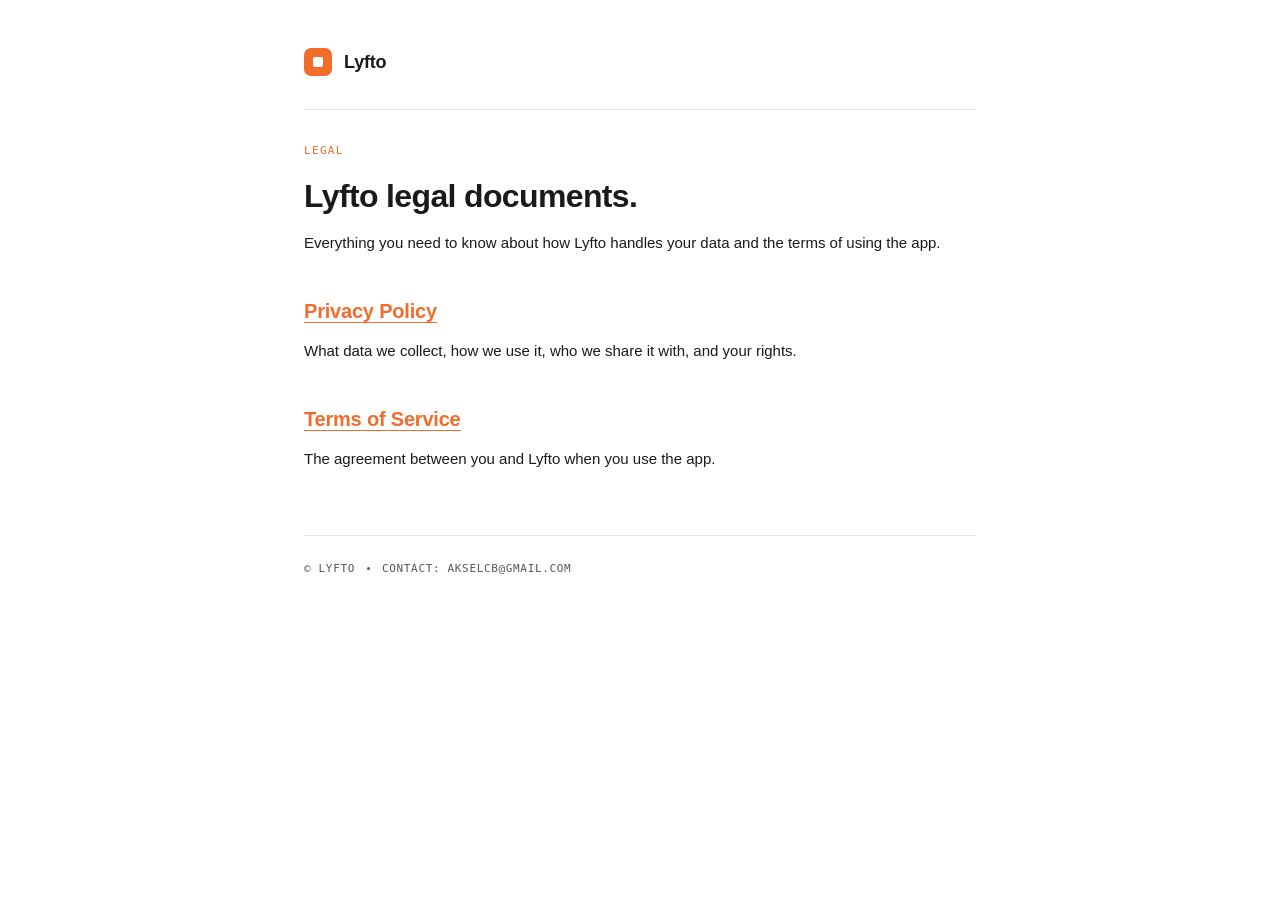
==== index.html @ 72c48d80 "Initial: Privacy Policy + Terms of Service" ====
<!doctype html>
<html lang="en">
<head>
<meta charset="utf-8" />
<meta name="viewport" content="width=device-width, initial-scale=1" />
<title>Lyfto — Legal</title>
<link rel="stylesheet" href="style.css" />
</head>
<body>
<main>
  <header>
    <div class="brand-mark"></div>
    <span class="brand-name">Lyfto</span>
  </header>

  <div class="eyebrow">Legal</div>
  <h1>Lyfto legal documents.</h1>
  <p>Everything you need to know about how Lyfto handles your data and the terms of using the app.</p>

  <h2><a href="privacy.html">Privacy Policy</a></h2>
  <p>What data we collect, how we use it, who we share it with, and your rights.</p>

  <h2><a href="terms.html">Terms of Service</a></h2>
  <p>The agreement between you and Lyfto when you use the app.</p>

  <footer>
    <span>© Lyfto</span>
    <span class="dot"></span>
    <span>Contact: akselcb@gmail.com</span>
  </footer>
</main>
</body>
</html>
---- style.css ----
:root {
  --bg: #ffffff;
  --bg-alt: #fafafa;
  --text: #1a1a1a;
  --text-muted: #555;
  --border: #e5e5e5;
  --accent: #f26c2c;
  --mono: ui-monospace, SFMono-Regular, Menlo, Consolas, monospace;
  --sans: -apple-system, BlinkMacSystemFont, "Segoe UI", Helvetica, Arial, sans-serif;
}

@media (prefers-color-scheme: dark) {
  :root {
    --bg: #0a0a0a;
    --bg-alt: #111;
    --text: #f5f5f5;
    --text-muted: #aaa;
    --border: rgba(255,255,255,0.1);
  }
}

* { box-sizing: border-box; }

html, body {
  margin: 0;
  padding: 0;
  background: var(--bg);
  color: var(--text);
  font-family: var(--sans);
  -webkit-font-smoothing: antialiased;
  line-height: 1.6;
}

main {
  max-width: 720px;
  margin: 0 auto;
  padding: 48px 24px 96px;
}

header {
  display: flex;
  align-items: center;
  gap: 12px;
  padding-bottom: 32px;
  border-bottom: 1px solid var(--border);
  margin-bottom: 32px;
}

.brand-mark {
  width: 28px;
  height: 28px;
  border-radius: 7px;
  background: var(--accent);
  display: grid;
  place-items: center;
}

.brand-mark::before {
  content: "";
  width: 10px;
  height: 10px;
  background: var(--bg);
  border-radius: 2px;
}

.brand-name {
  font-weight: 600;
  font-size: 18px;
  letter-spacing: -0.01em;
}

nav {
  margin-left: auto;
  display: flex;
  gap: 16px;
  font-size: 14px;
}

nav a {
  color: var(--text-muted);
  text-decoration: none;
}

nav a:hover, nav a.active { color: var(--accent); }

h1 {
  font-size: 32px;
  font-weight: 700;
  letter-spacing: -0.02em;
  margin: 0 0 8px;
}

.eyebrow {
  font-family: var(--mono);
  font-size: 11px;
  letter-spacing: 0.12em;
  text-transform: uppercase;
  color: var(--accent);
  margin-bottom: 12px;
}

.updated {
  font-family: var(--mono);
  font-size: 12px;
  color: var(--text-muted);
  margin-bottom: 32px;
}

h2 {
  font-size: 20px;
  font-weight: 600;
  margin: 40px 0 12px;
  letter-spacing: -0.01em;
}

h3 {
  font-size: 16px;
  font-weight: 600;
  margin: 24px 0 8px;
}

p, li {
  font-size: 15px;
  color: var(--text);
}

p { margin: 0 0 16px; }

ul, ol {
  padding-left: 24px;
  margin: 0 0 16px;
}

li { margin-bottom: 6px; }

a {
  color: var(--accent);
  text-decoration: none;
  border-bottom: 1px solid currentColor;
}

a:hover { opacity: 0.8; }

table {
  width: 100%;
  border-collapse: collapse;
  margin: 16px 0 24px;
  font-size: 14px;
}

th, td {
  padding: 10px 12px;
  text-align: left;
  border-bottom: 1px solid var(--border);
  vertical-align: top;
}

th {
  font-family: var(--mono);
  font-size: 11px;
  letter-spacing: 0.08em;
  text-transform: uppercase;
  color: var(--text-muted);
  font-weight: 500;
}

code, .mono {
  font-family: var(--mono);
  font-size: 13px;
  background: var(--bg-alt);
  padding: 2px 6px;
  border-radius: 4px;
  border: 1px solid var(--border);
}

footer {
  margin-top: 64px;
  padding-top: 24px;
  border-top: 1px solid var(--border);
  font-family: var(--mono);
  font-size: 11px;
  letter-spacing: 0.06em;
  text-transform: uppercase;
  color: var(--text-muted);
  display: flex;
  gap: 12px;
  align-items: center;
}

footer .dot {
  width: 3px;
  height: 3px;
  border-radius: 50%;
  background: var(--text-muted);
}
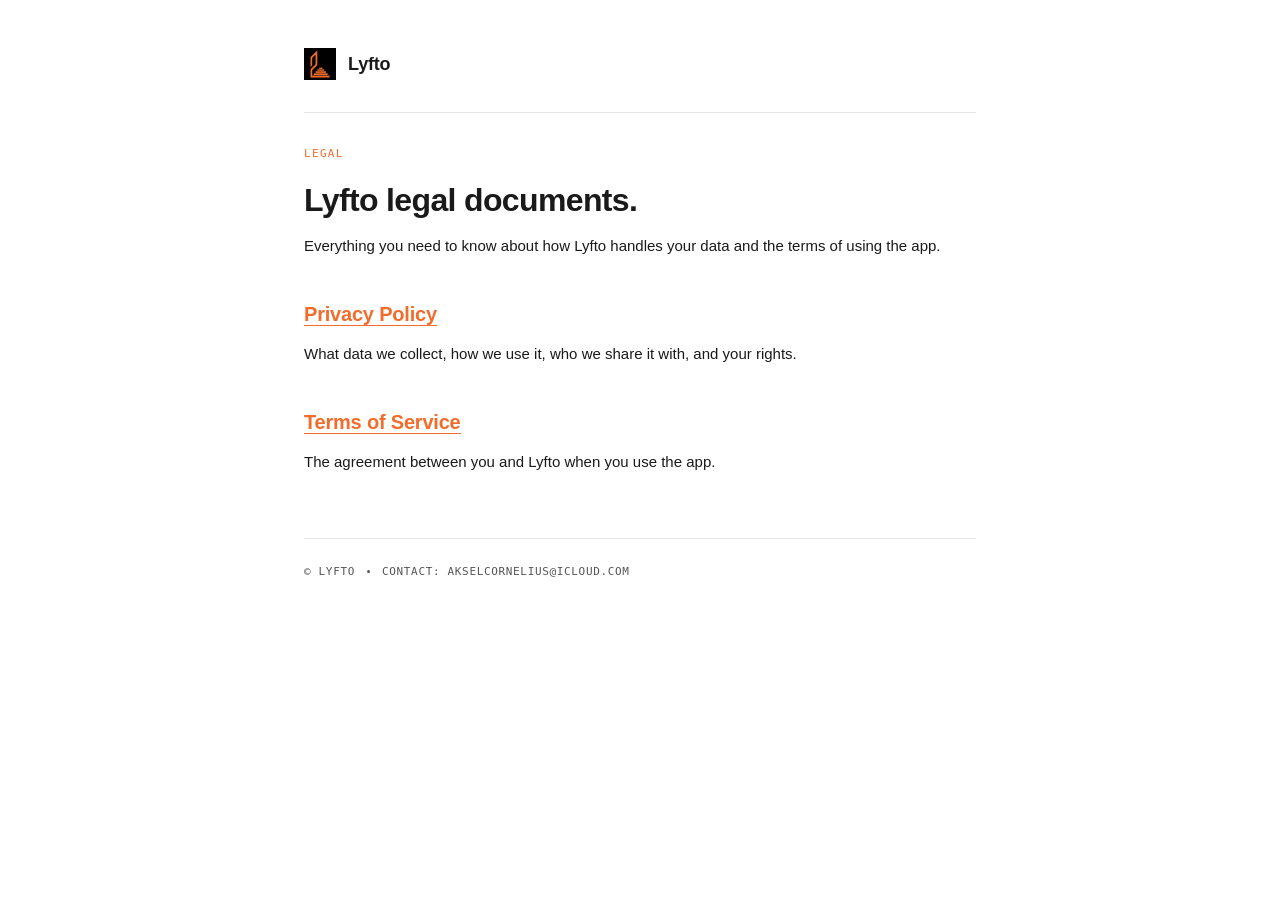
==== commit 73ee3cac: "Update publisher to Aksel + add real Lyfto logo - Publisher/data controller changed from Helge Johan" ====
--- a/index.html
+++ b/index.html
@@ -26,7 +26,7 @@
   <footer>
     <span>© Lyfto</span>
     <span class="dot"></span>
-    <span>Contact: akselcb@gmail.com</span>
+    <span>Contact: akselcornelius@icloud.com</span>
   </footer>
 </main>
 </body>
--- a/style.css
+++ b/style.css
@@ -47,20 +47,9 @@
 }
 
 .brand-mark {
-  width: 28px;
-  height: 28px;
-  border-radius: 7px;
-  background: var(--accent);
-  display: grid;
-  place-items: center;
-}
-
-.brand-mark::before {
-  content: "";
-  width: 10px;
-  height: 10px;
-  background: var(--bg);
-  border-radius: 2px;
+  width: 32px;
+  height: 32px;
+  background: url("logo.png") center/contain no-repeat;
 }
 
 .brand-name {
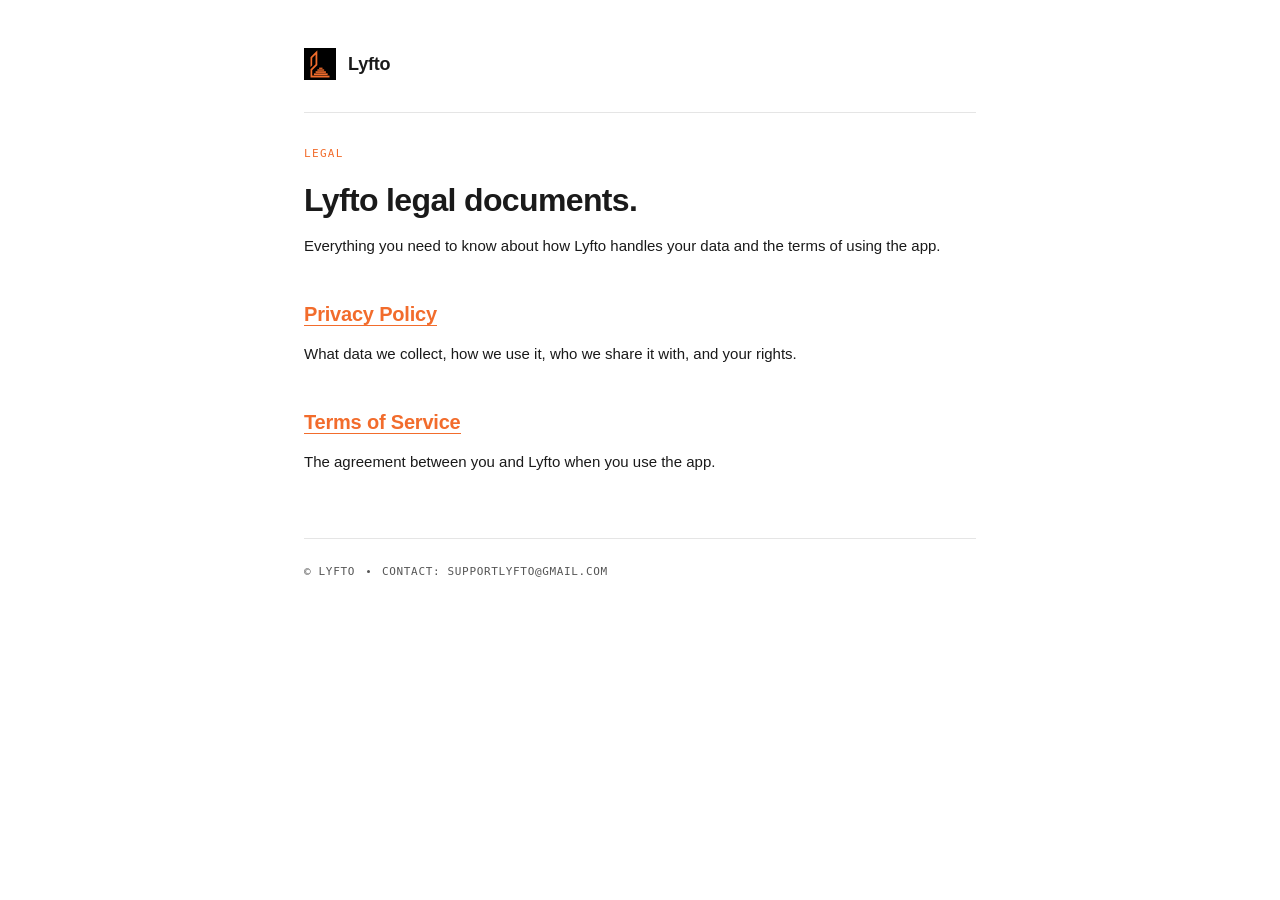
==== commit 14f02c69: "Update privacy + terms: support email, social/UGC disclosure, dates - Contact email -> supportlyfto@" ====
--- a/index.html
+++ b/index.html
@@ -26,7 +26,7 @@
   <footer>
     <span>© Lyfto</span>
     <span class="dot"></span>
-    <span>Contact: akselcornelius@icloud.com</span>
+    <span>Contact: supportlyfto@gmail.com</span>
   </footer>
 </main>
 </body>
